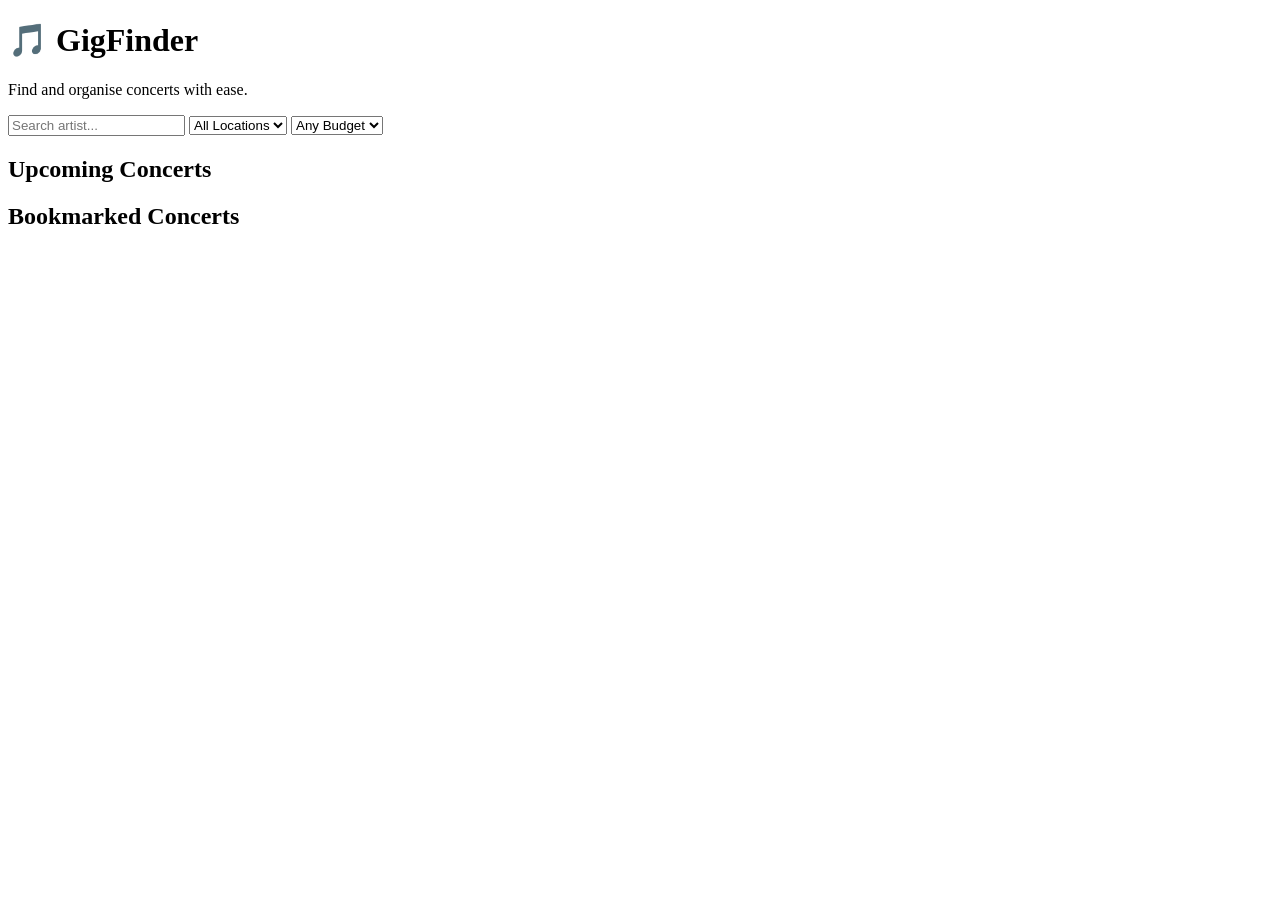
==== GigFinder/index.html @ 91d4dd38 "Rename index.html to GigFinder/index.html" ====
<!DOCTYPE html>
<html lang="en">

<head>
    <meta charset="UTF-8">
    <meta name="viewport" content="width=device-width, initial-scale=1.0">

    <title>GigFinder</title>

    <link rel="stylesheet" href="style.css">
</head>

<body>

    <header>
        <h1>🎵 GigFinder</h1>
        <p>Find and organise concerts with ease.</p>
    </header>

    <section class="filters">

        <input
            type="text"
            id="search"
            placeholder="Search artist...">

        <select id="location">
            <option value="All">All Locations</option>
            <option>Milan</option>
            <option>London</option>
            <option>Berlin</option>
            <option>Paris</option>
        </select>

        <select id="budget">
            <option value="All">Any Budget</option>
            <option value="30">Under €30</option>
            <option value="50">Under €50</option>
            <option value="100">Under €100</option>
        </select>

    </section>

    <main>

        <section>

            <h2>Upcoming Concerts</h2>

            <div id="concert-list">

            </div>

        </section>

        <section>

            <h2>Bookmarked Concerts</h2>

            <div id="bookmarks">

            </div>

        </section>

    </main>

    <script src="script.js"></script>

</body>

</html>
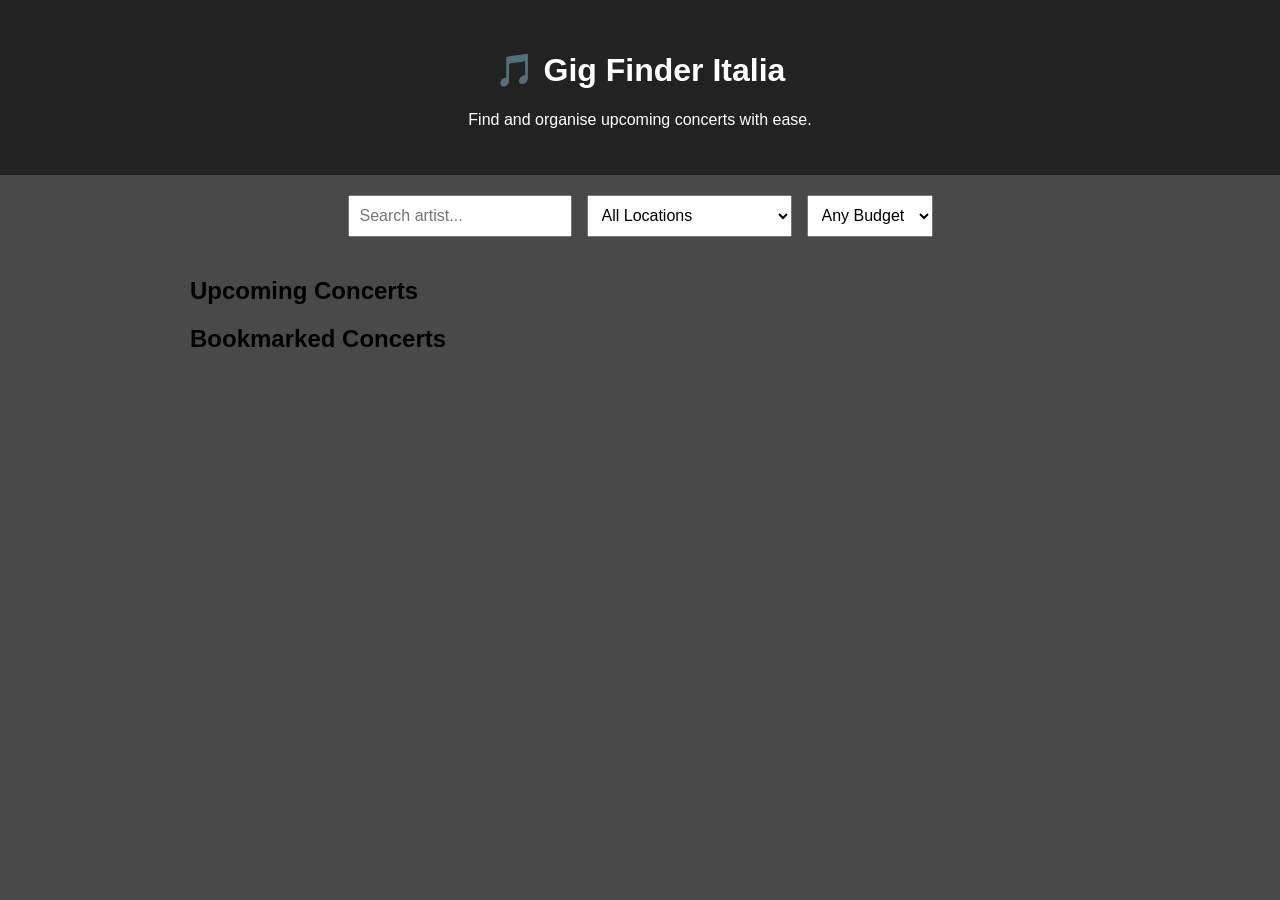
==== commit c4bfaa34: "Update header and location options for Italian gigs" ====
--- a/GigFinder/index.html
+++ b/GigFinder/index.html
@@ -13,8 +13,8 @@
 <body>
 
     <header>
-        <h1>🎵 GigFinder</h1>
-        <p>Find and organise concerts with ease.</p>
+        <h1>🎵 Gig Finder Italia</h1>
+        <p>Find and organise upcoming concerts with ease.</p>
     </header>
 
     <section class="filters">
@@ -27,9 +27,9 @@
         <select id="location">
             <option value="All">All Locations</option>
             <option>Milan</option>
-            <option>London</option>
-            <option>Berlin</option>
-            <option>Paris</option>
+            <option>Padova</option>
+            <option>Bologna</option>
+            <option>San Giovanni Lupatoto</option>
         </select>
 
         <select id="budget">
--- a/GigFinder/style.css
+++ b/GigFinder/style.css
@@ -0,0 +1,71 @@
+body {
+    font-family: Arial, sans-serif;
+    background: #494949;
+    margin: 0;
+}
+
+header {
+    background: #222;
+    color: white;
+    padding: 30px;
+    text-align: center;
+}
+
+.filters {
+    display: flex;
+    gap: 15px;
+    justify-content: center;
+    padding: 20px;
+    flex-wrap: wrap;
+}
+
+input,
+select {
+    padding: 10px;
+    font-size: 16px;
+}
+
+main {
+    width: 90%;
+    max-width: 900px;
+    margin: auto;
+}
+
+.card {
+    background: white;
+    padding: 20px;
+    margin-bottom: 15px;
+    border-radius: 10px;
+    box-shadow: 0 2px 8px rgba(0,0,0,0.1);
+}
+
+.card h3 {
+    margin-top: 0;
+}
+
+button {
+    padding: 10px 16px;
+    margin-right: 10px;
+    cursor: pointer;
+    border: none;
+    border-radius: 6px;
+}
+
+.bookmark-btn {
+    background: #2d7ef7;
+    color: white;
+}
+
+.spotify-btn {
+    background: #1db954;
+    color: white;
+}
+.ticket-btn {
+
+    background: #ff6b35;
+
+    color: white;
+
+button:hover {
+    opacity: 0.9;
+}
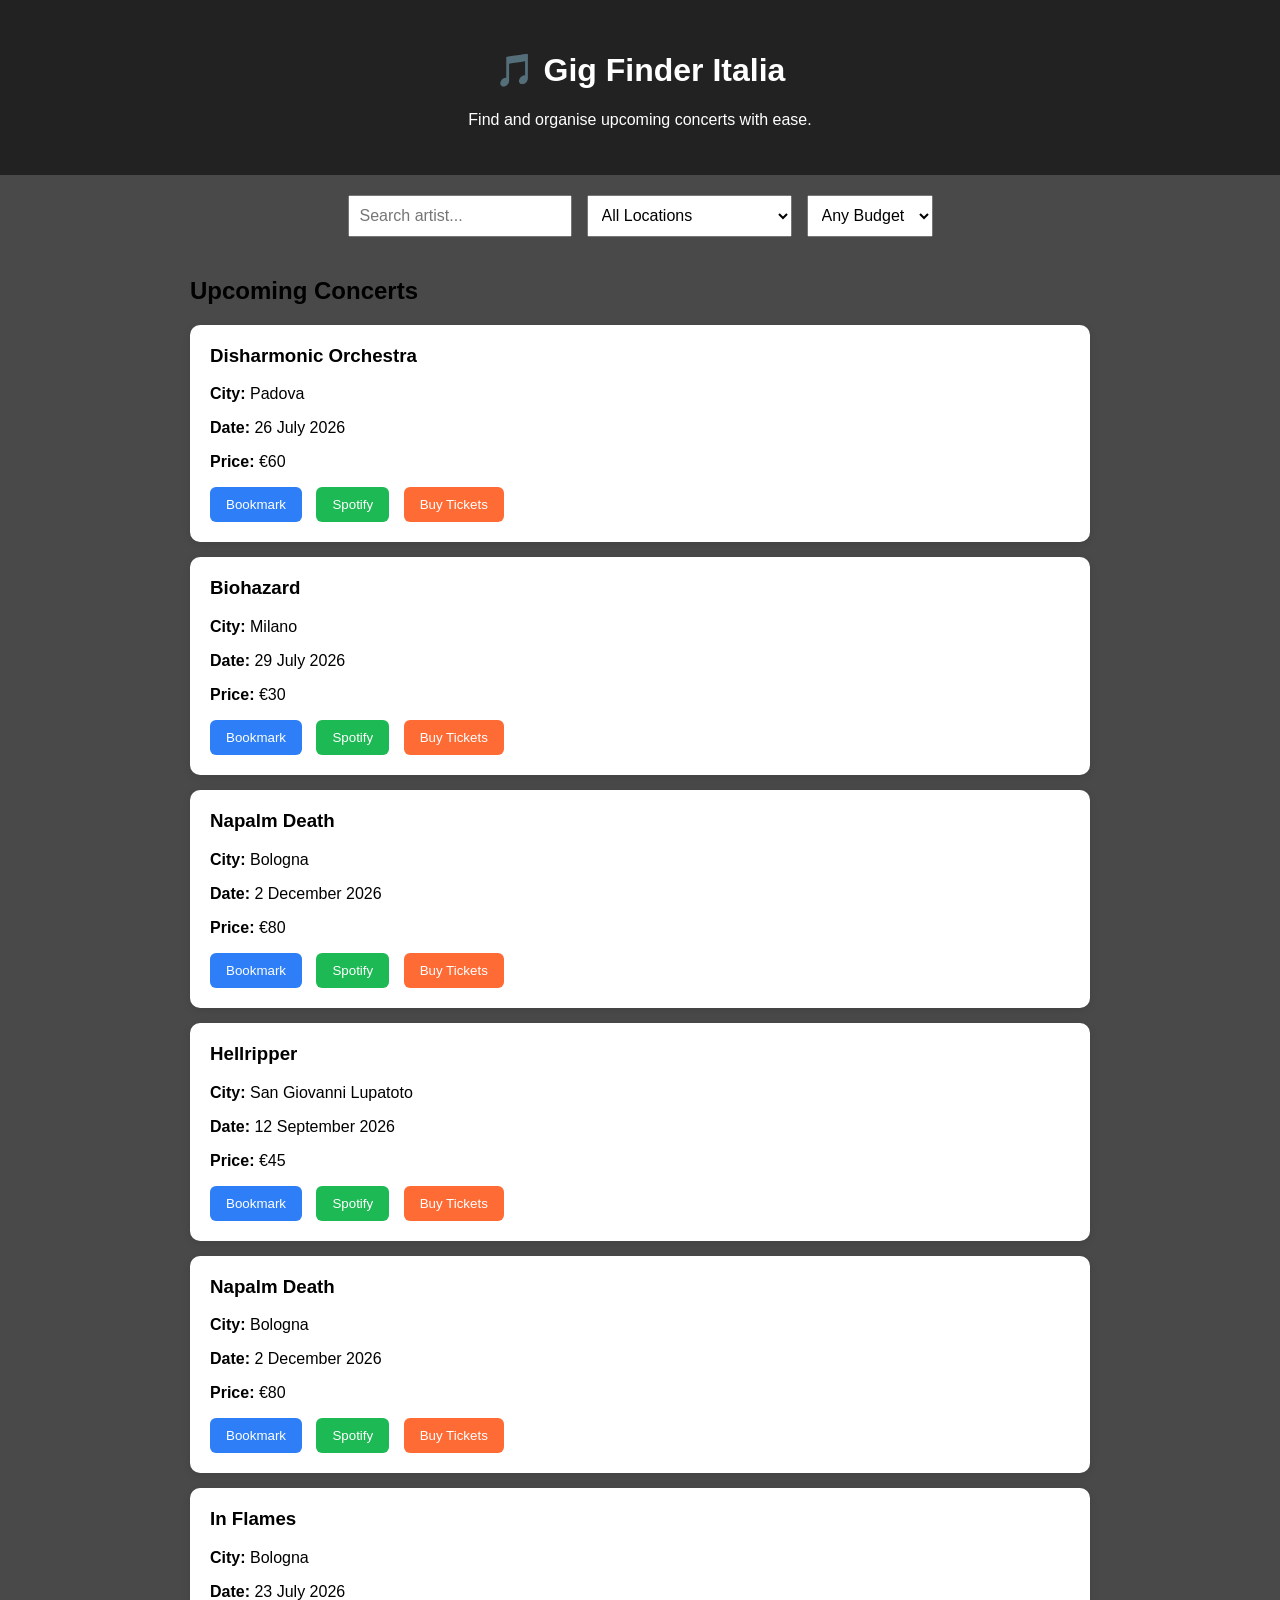
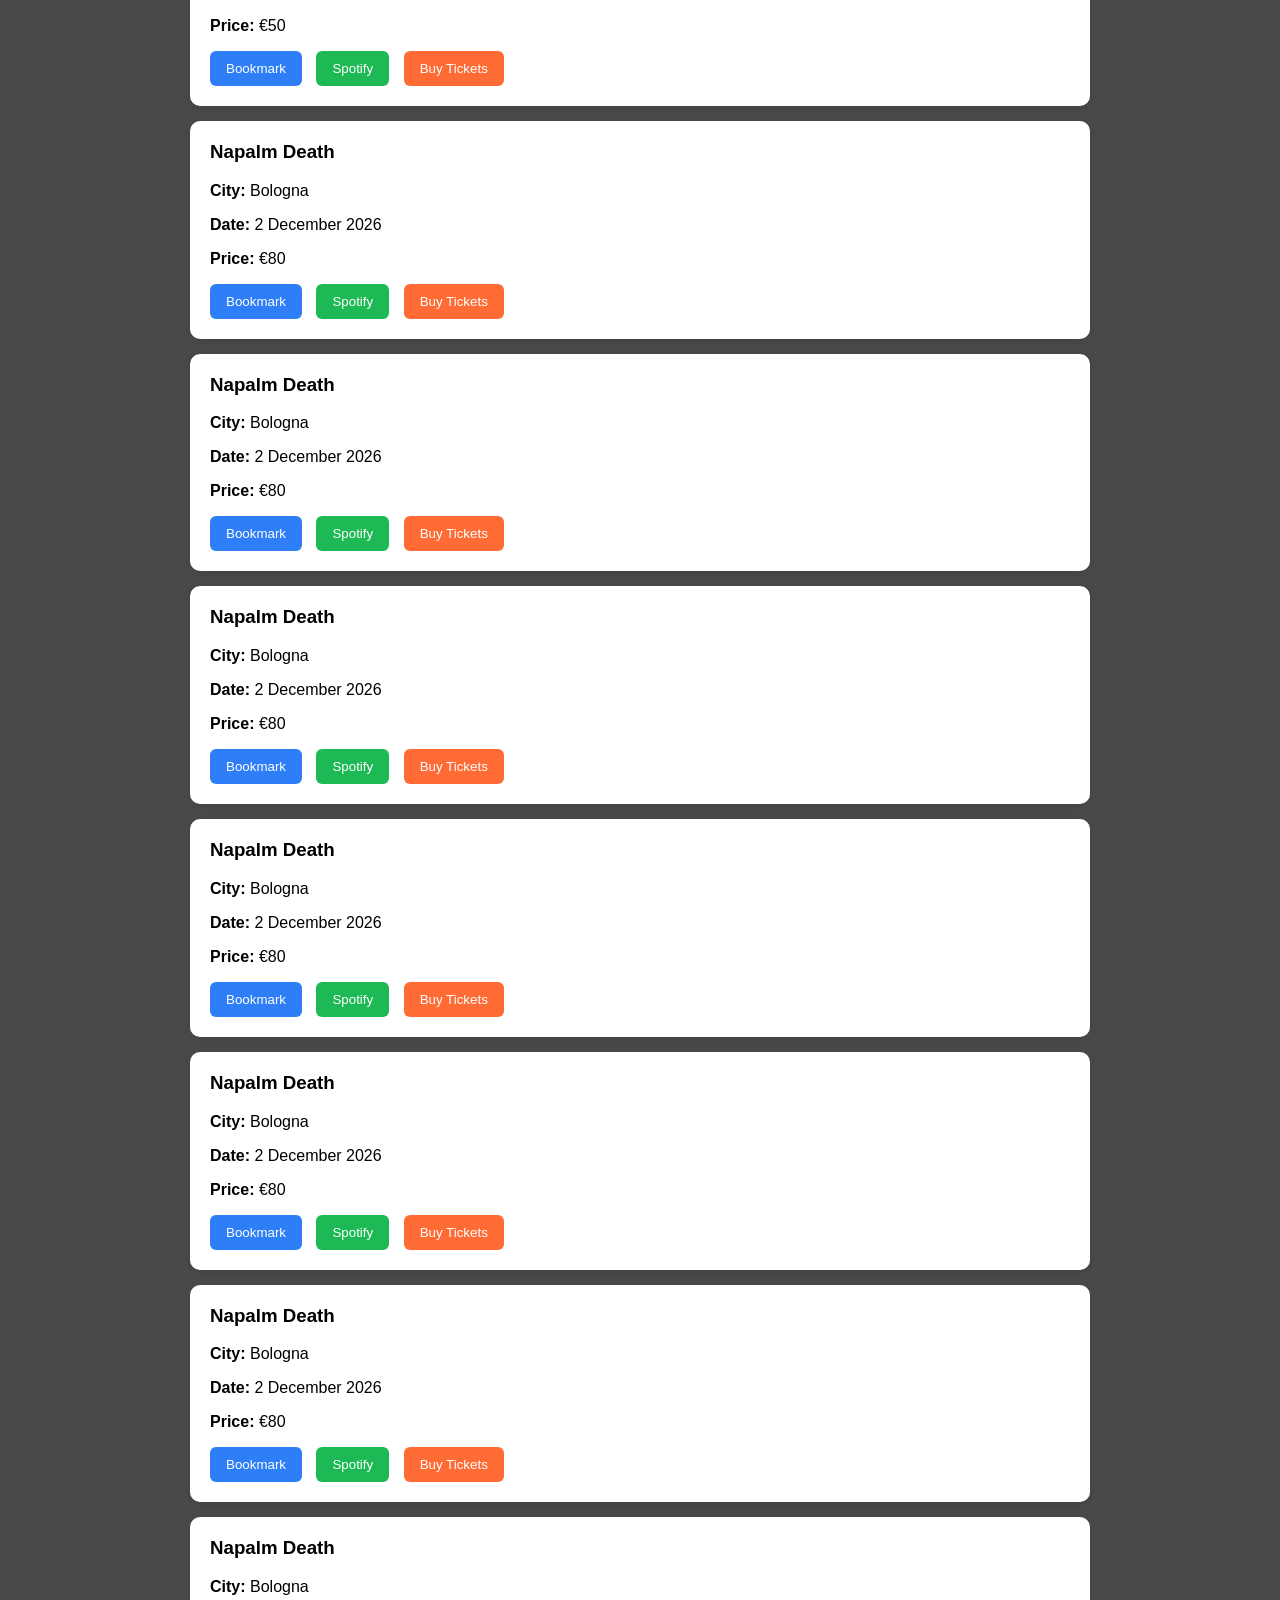
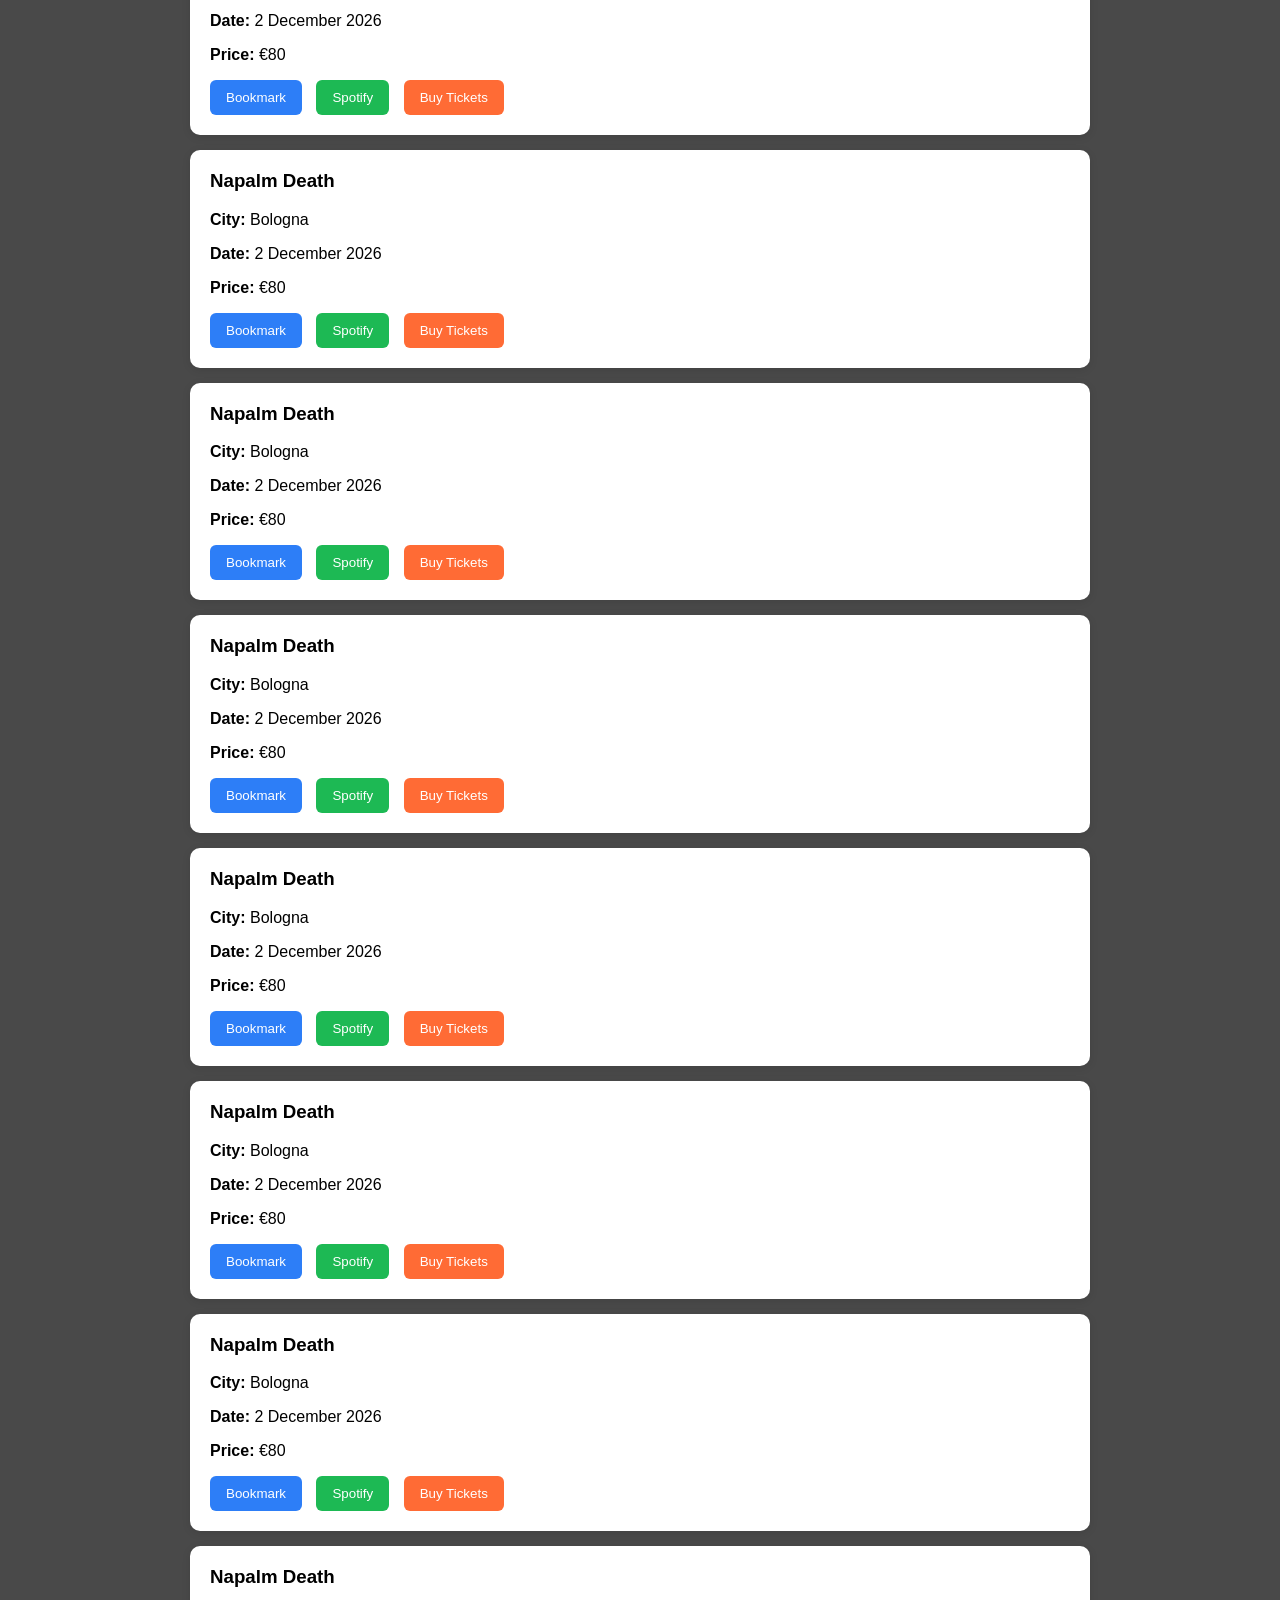
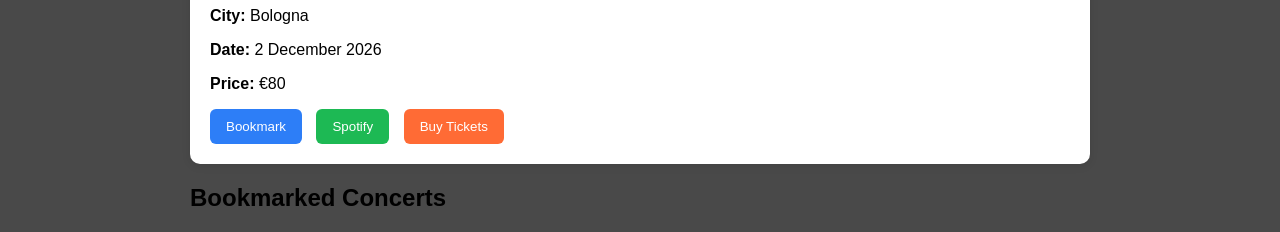
==== commit 820b48fe: "Change 'Milan' option to 'Milano' in location select" ====
--- a/GigFinder/index.html
+++ b/GigFinder/index.html
@@ -26,10 +26,11 @@
 
         <select id="location">
             <option value="All">All Locations</option>
-            <option>Milan</option>
+            <option>Milano</option>
             <option>Padova</option>
             <option>Bologna</option>
             <option>San Giovanni Lupatoto</option>
+            
         </select>
 
         <select id="budget">
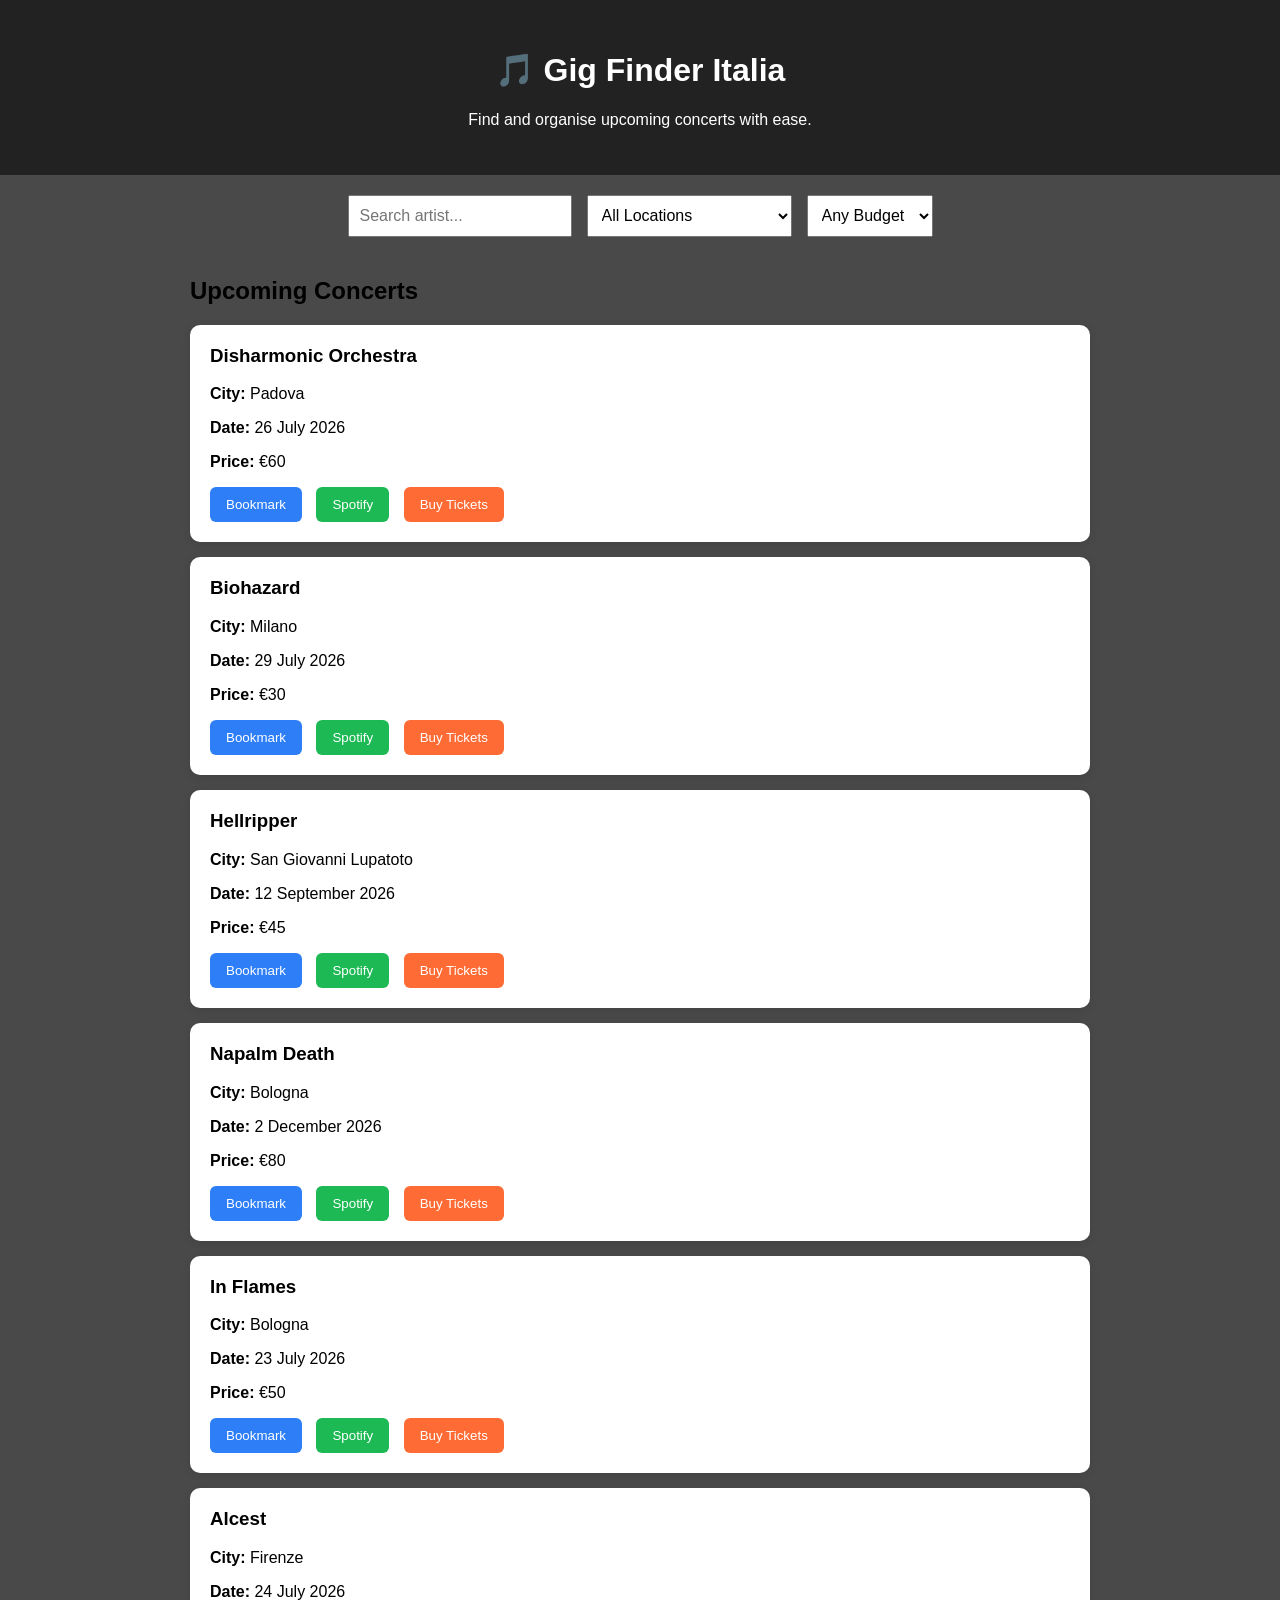
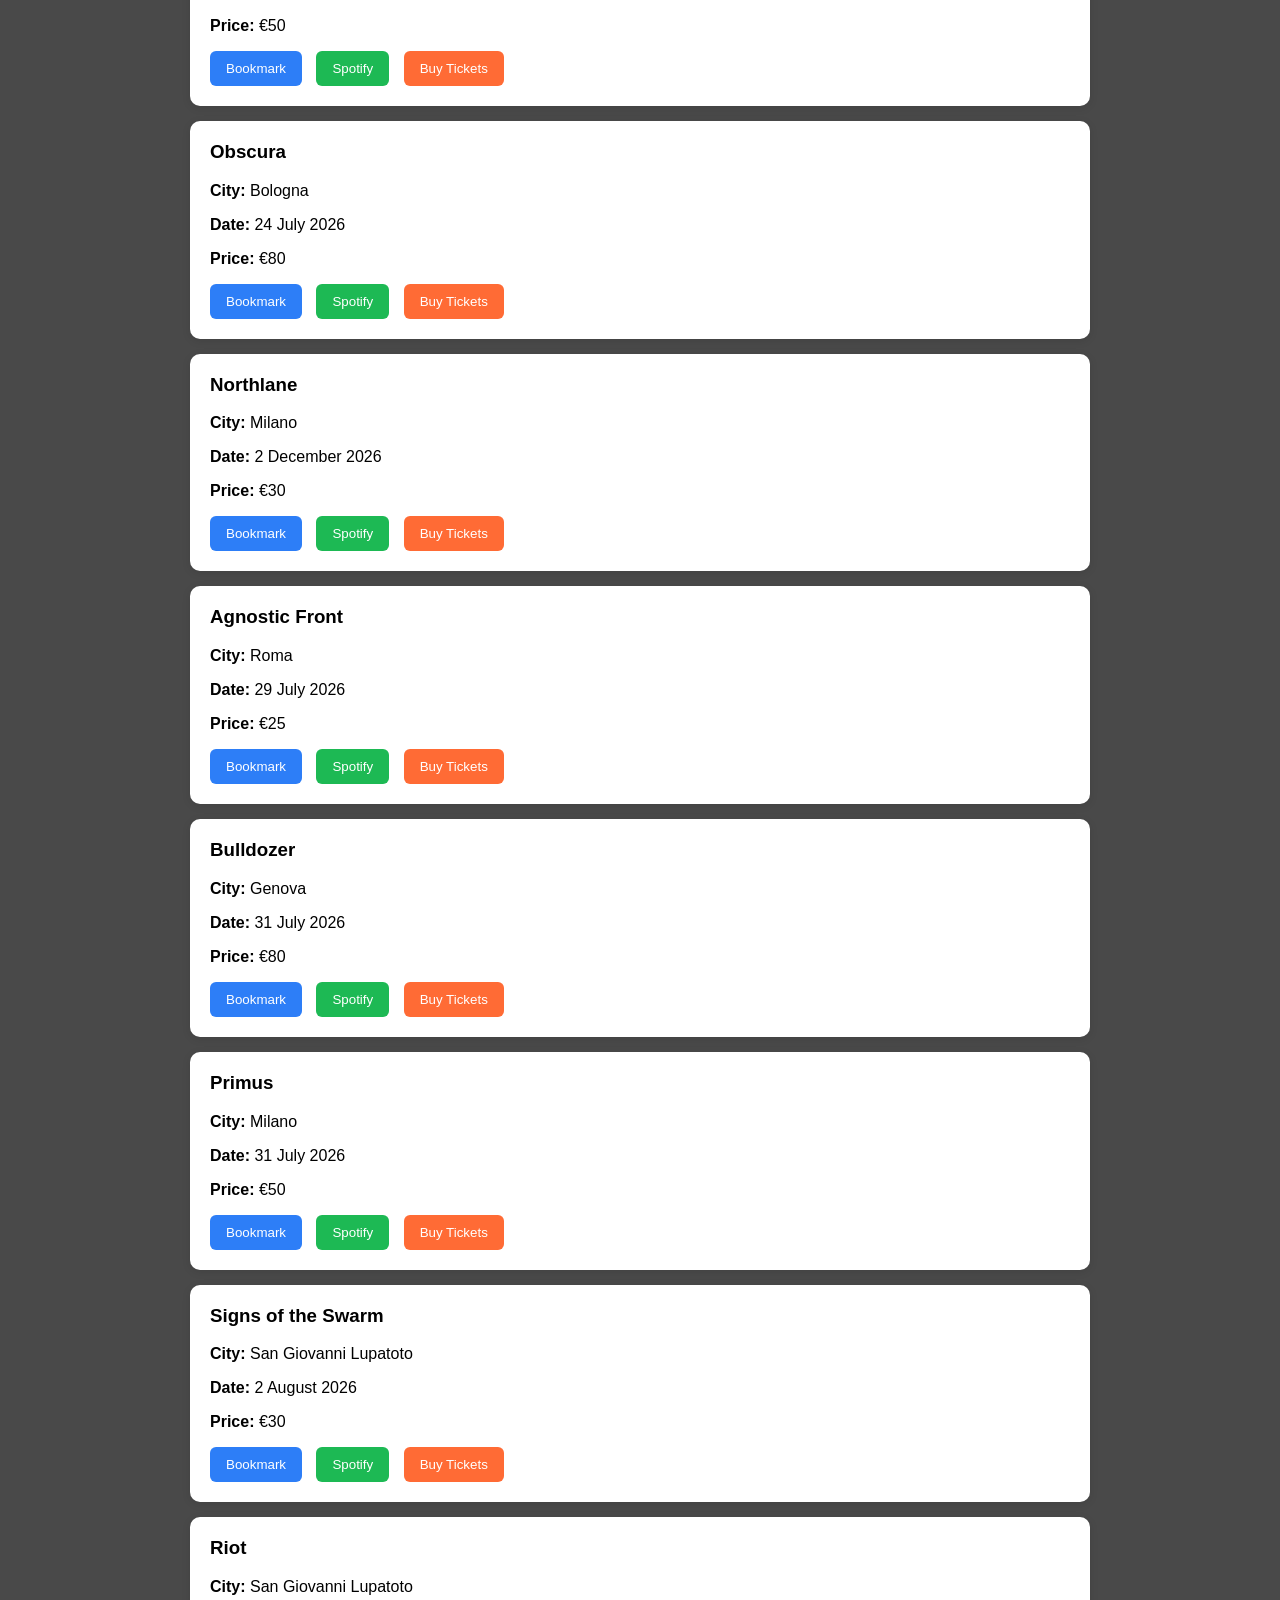
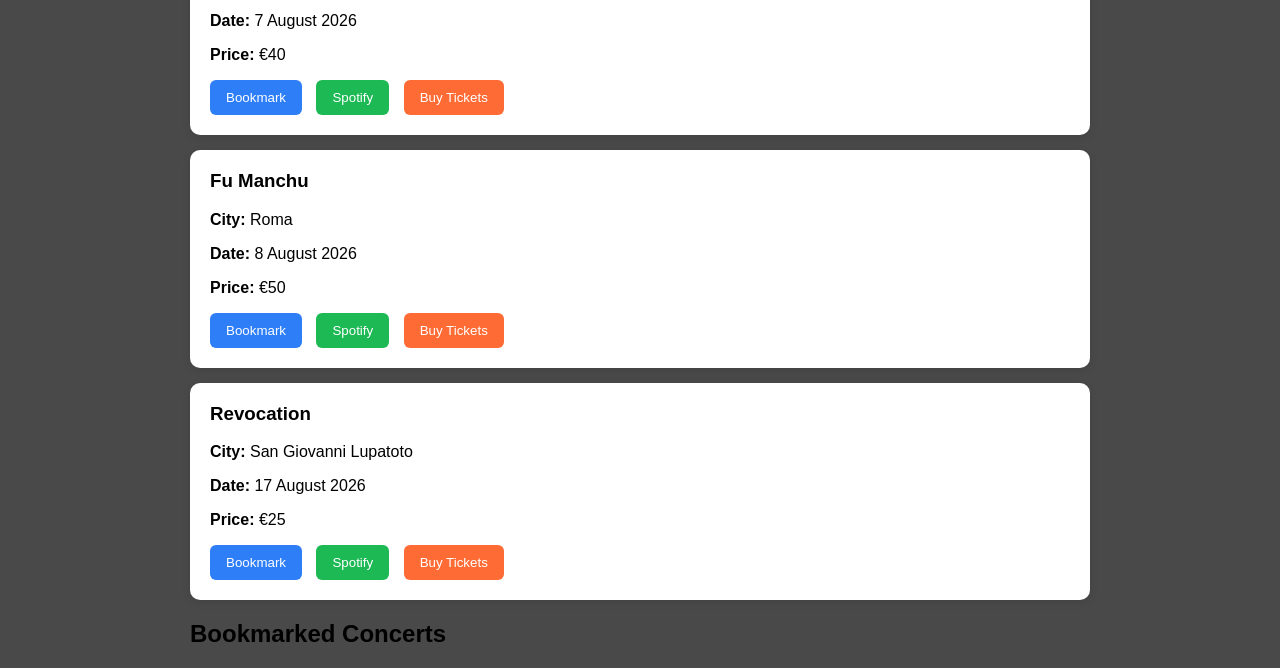
==== commit 0f61ead8: "Add Firenze and Roma options to location select" ====
--- a/GigFinder/index.html
+++ b/GigFinder/index.html
@@ -30,6 +30,8 @@
             <option>Padova</option>
             <option>Bologna</option>
             <option>San Giovanni Lupatoto</option>
+            <option>Firenze</option>
+            <option>Roma</option>
             
         </select>
 
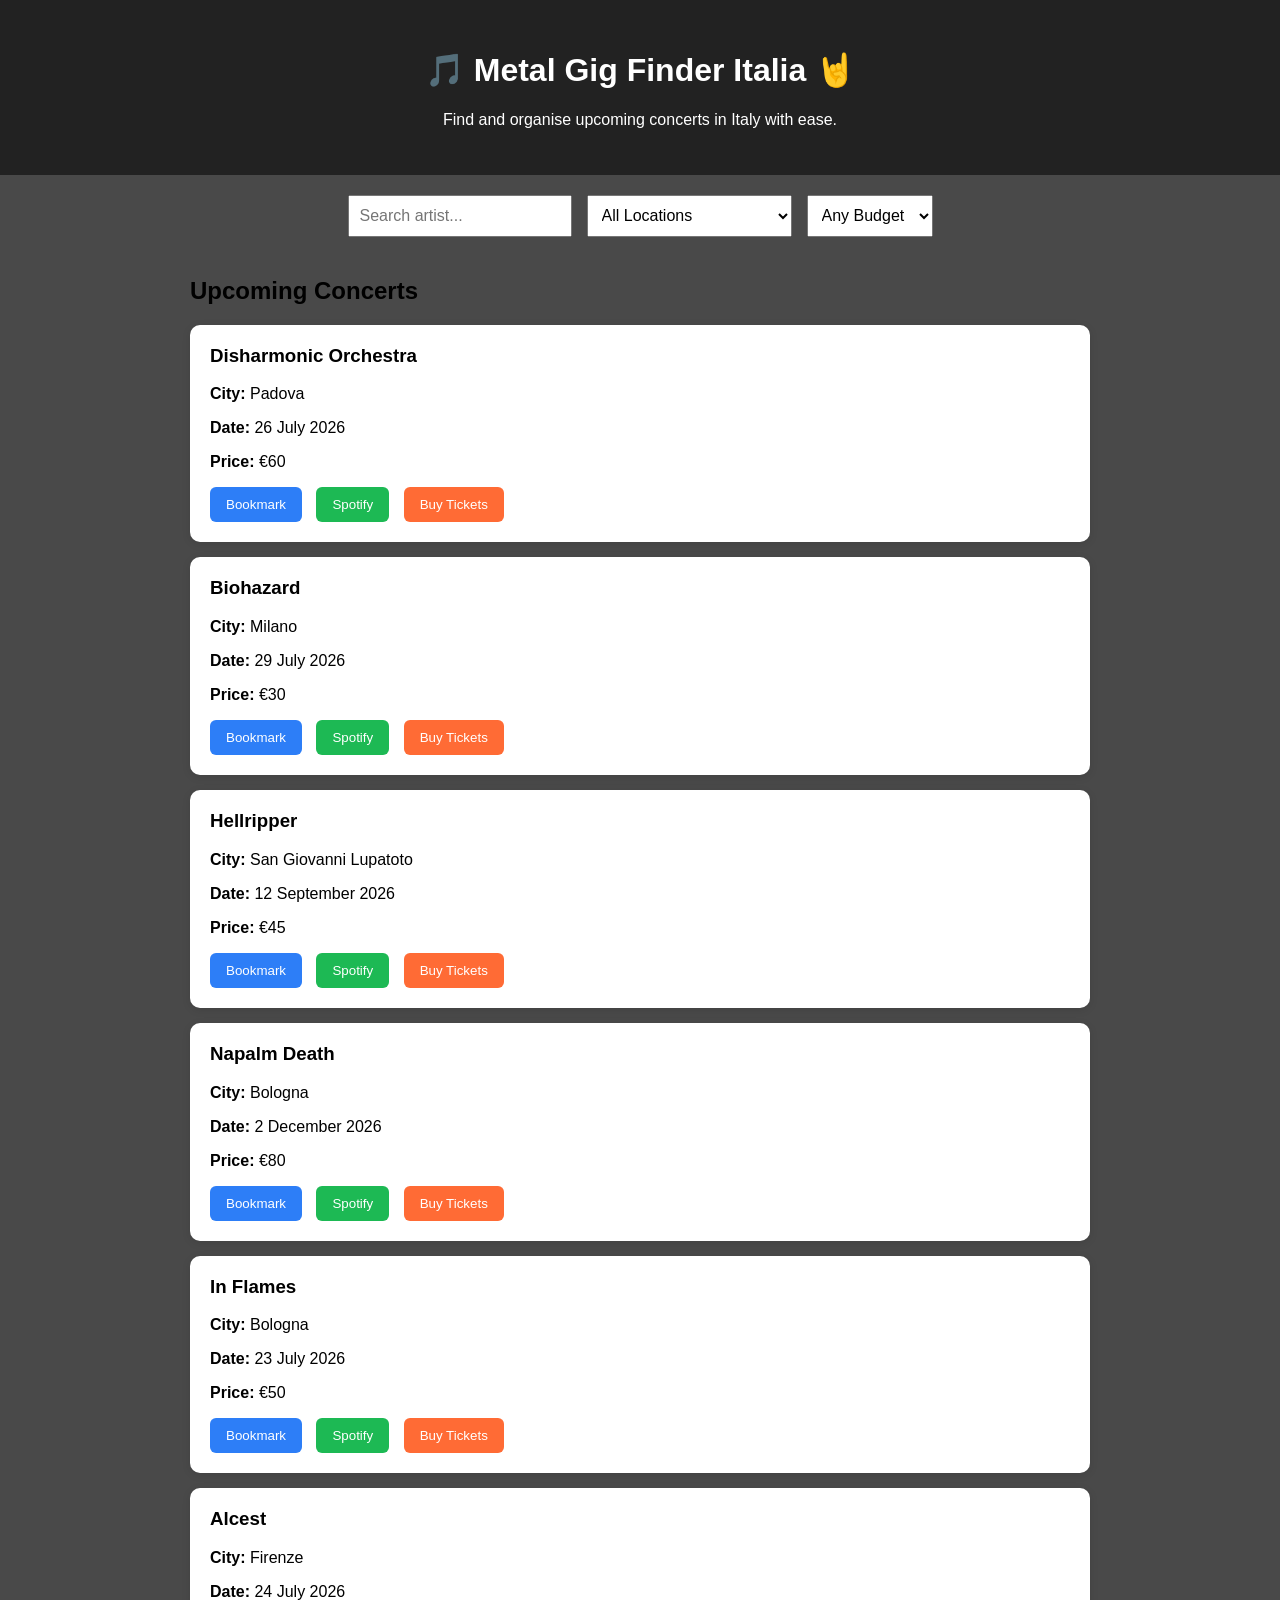
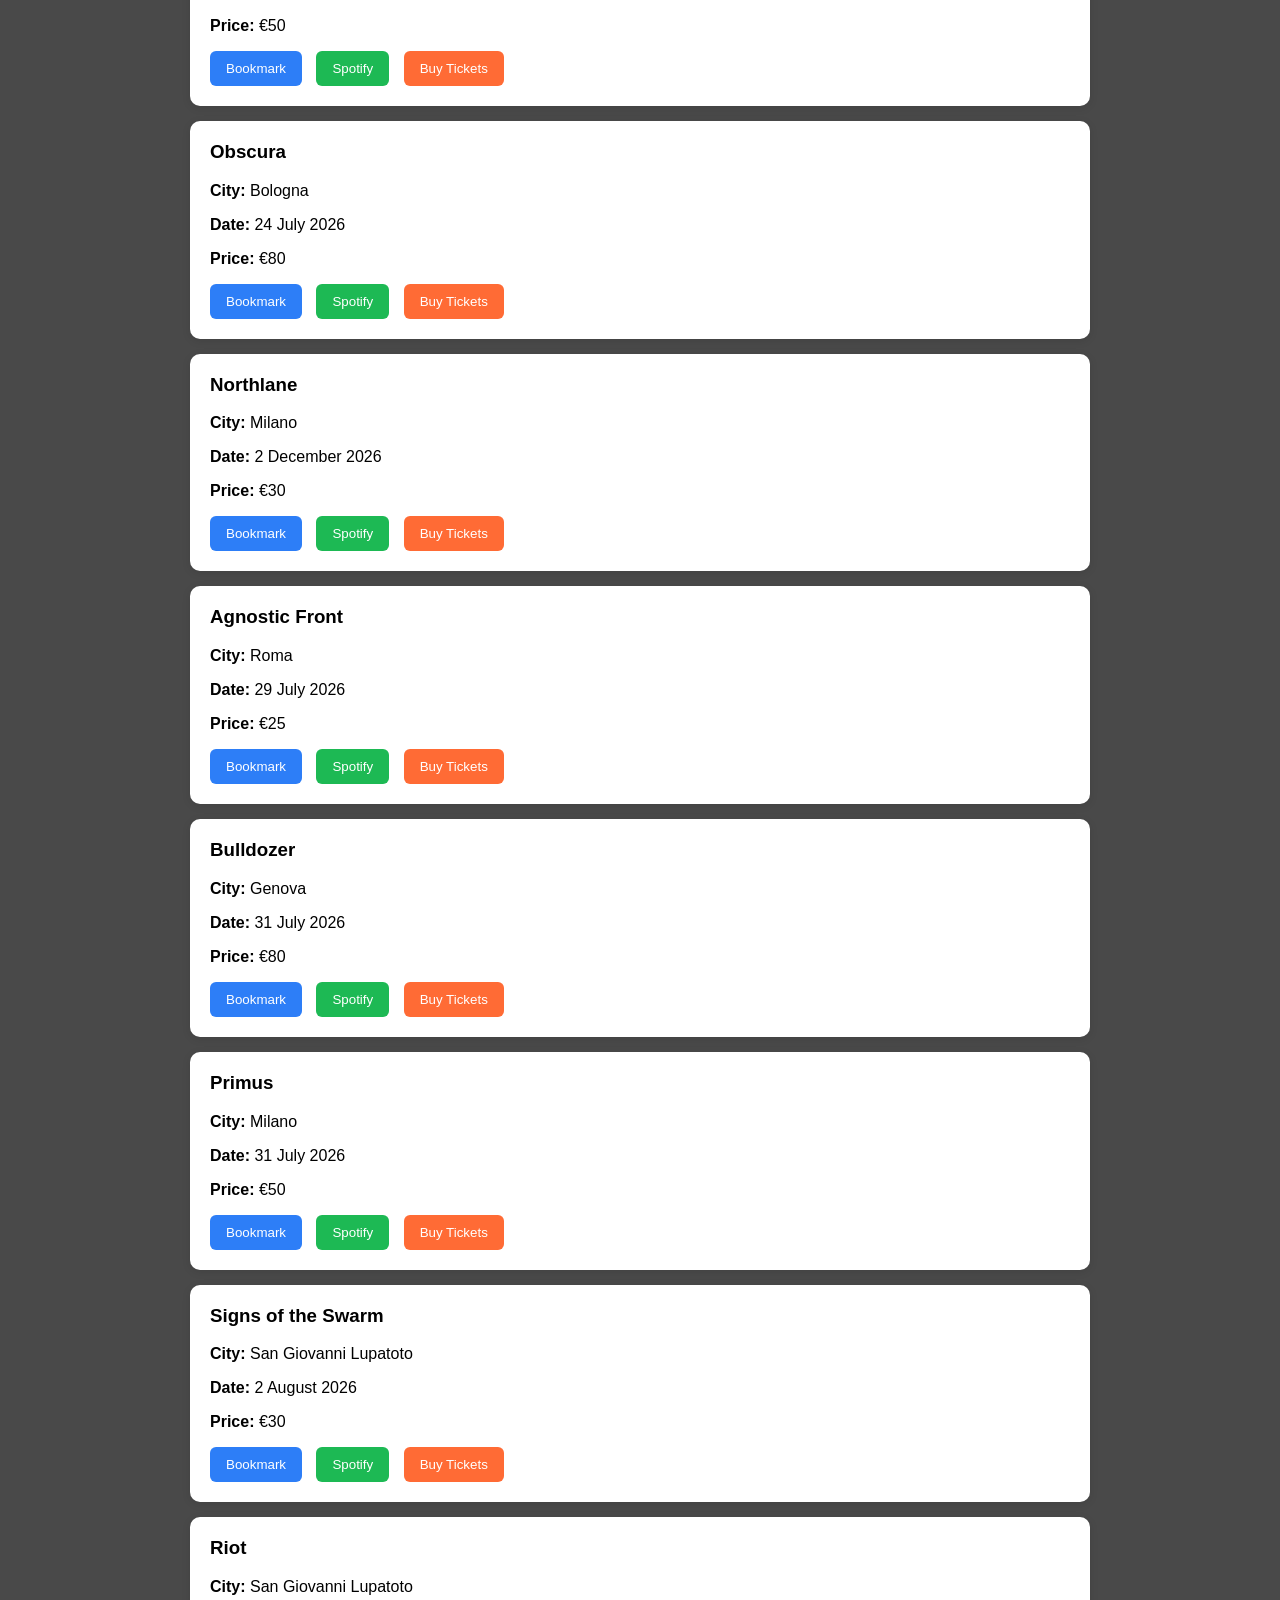
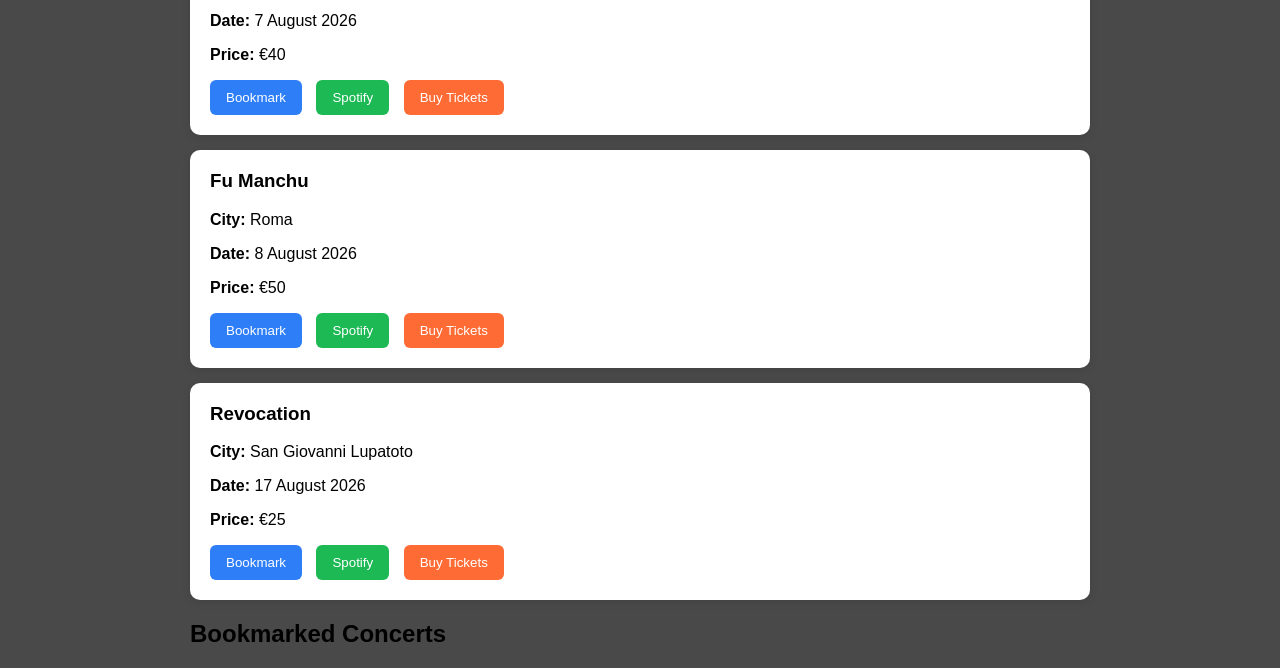
==== commit 39c25eec: "Update header title and description for Gig Finder" ====
--- a/GigFinder/index.html
+++ b/GigFinder/index.html
@@ -13,8 +13,8 @@
 <body>
 
     <header>
-        <h1>🎵 Gig Finder Italia</h1>
-        <p>Find and organise upcoming concerts with ease.</p>
+        <h1>🎵 Metal Gig Finder Italia 🤘</h1>
+        <p>Find and organise upcoming concerts in Italy with ease.</p>
     </header>
 
     <section class="filters">
